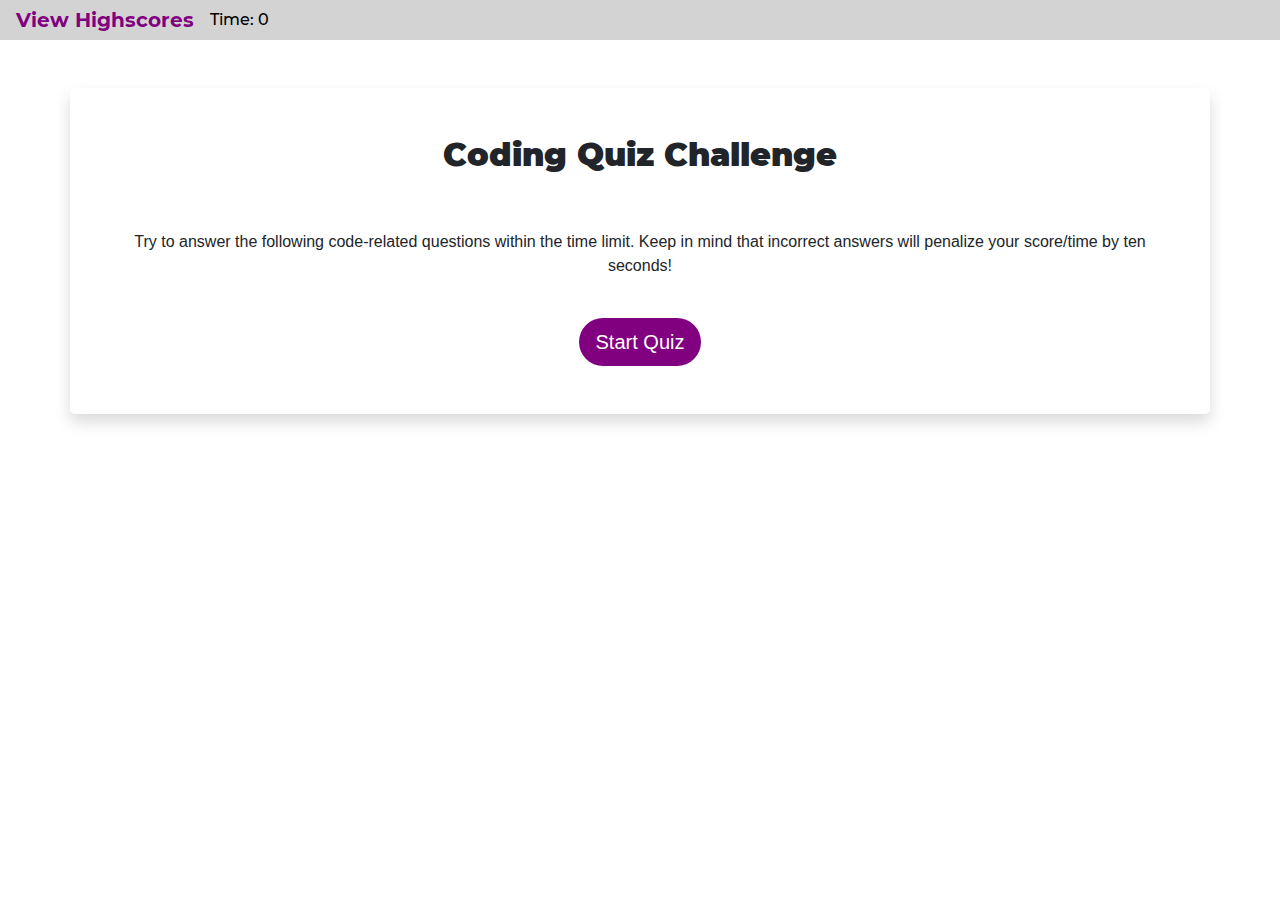
==== index.html @ e4b49f56 "general home page template" ====
<!DOCTYPE html>
<html lang="en">
<head>
    <meta charset="UTF-8">
    <meta name="viewport" content="width=device-width, initial-scale=1.0">
    <meta http-equiv="X-UA-Compatible" content="ie=edge">
    <title>Document</title>

    <!-- Bootstrap style link-->
    <link rel="stylesheet" href="https://stackpath.bootstrapcdn.com/bootstrap/4.4.1/css/bootstrap.min.css" integrity="sha384-Vkoo8x4CGsO3+Hhxv8T/Q5PaXtkKtu6ug5TOeNV6gBiFeWPGFN9MuhOf23Q9Ifjh" crossorigin="anonymous">

    <!-- Custom or override css -->
    <link rel="stylesheet" href="./css/font-imports.css" />
    <link rel="stylesheet" href="./css/main-page.css" />
</head>
<body>
    
    <!-- Header -->
    <div class="container-fluid header-background">
        <div class="row">
            <div class="container-fluid px-0">
                <nav class="navbar navbar-expand-lg navbar-light py-0 w-100">
                    <div class="navbar-brand header-title">
                        <a class="title px-0" href="./index.html">View Highscores</a> <!--Change href here to view highscore screen -->
                    </div>

                    <div class="flex-row d-flex align-items-center justify-content-end mb-0">
                        <p class="mb-0 mr-1" id="timeLabel">Time:</p>
                        <p class="mb-0" id="timeIndicator">0</p>
                    </div>
                </nav>
            </div>
        </div>
    </div>

    <div class="container mt-5">
        <div class="row">
            <div class="col-md-12  d-flex position-relative flex-column rounded-lg pb-5 px-5 content-container shadow">
                <h1 class="align-items-center text-center header-font mt-5 mb-0 pb-4">Coding Quiz Challenge</h1>

                <div class="my-2 d-flex flex-column position-relative rounded-lg px-2">
                    <p class="mt-4 quiz-description text-center text-break">
                        Try to answer the following code-related questions within the time
                        limit.  Keep in mind that incorrect answers will penalize your score/time
                        by ten seconds!
                    </p>
                </div>

                <div class="button-container d-flex justify-content-center pt-3 px-3">
                    <button type="button" class="btn btn-lg rounded-pill generate-bttn" id="generate-password">Start Quiz</button>
                </div>
            </div>
        </div>
    </div>

    <script src="./script.js"></script>

    <!-- Bootstrap.js here -->
    <script src="https://code.jquery.com/jquery-3.4.1.slim.min.js" integrity="sha384-J6qa4849blE2+poT4WnyKhv5vZF5SrPo0iEjwBvKU7imGFAV0wwj1yYfoRSJoZ+n" crossorigin="anonymous"></script>
    <script src="https://cdn.jsdelivr.net/npm/popper.js@1.16.0/dist/umd/popper.min.js" integrity="sha384-Q6E9RHvbIyZFJoft+2mJbHaEWldlvI9IOYy5n3zV9zzTtmI3UksdQRVvoxMfooAo" crossorigin="anonymous"></script>
    <script src="https://stackpath.bootstrapcdn.com/bootstrap/4.4.1/js/bootstrap.min.js" integrity="sha384-wfSDF2E50Y2D1uUdj0O3uMBJnjuUD4Ih7YwaYd1iqfktj0Uod8GCExl3Og8ifwB6" crossorigin="anonymous"></script>
</body>
</html>
---- css/font-imports.css ----
@font-face {
    font-family: Montserrat-Medium;
    src: url(../fonts/Montserrat/Montserrat-Medium.ttf);
}

@font-face {
    font-family: Montserrat;
    src: url(../fonts/Montserrat/Montserrat-Regular.ttf);
}

@font-face {
    font-family: Montserrat-Bold;
    src: url(../fonts/Montserrat/Montserrat-Bold.ttf);
    font-weight: bold;
}

@font-face {
    font-family: Montserrat-Black;
    src: url(../fonts/Montserrat/Montserrat-Black.ttf);
}
---- css/main-page.css ----
.title {
    font-family: 'Montserrat-Bold';
    color: purple;
}

.header-background {
    background-color: lightgray;
}

.title:hover {
    color: purple;
    text-decoration: none;
}

#timeIndicator, #timeLabel {
    font-family: 'Montserrat-Medium';
    color: black;
}

.test {
    background-color: red;
}

.generate-bttn {
    background-color: purple;
    color: white;
}

.header-font {
    font-family: 'Montserrat-Black';
    font-size: 2.0em;
}
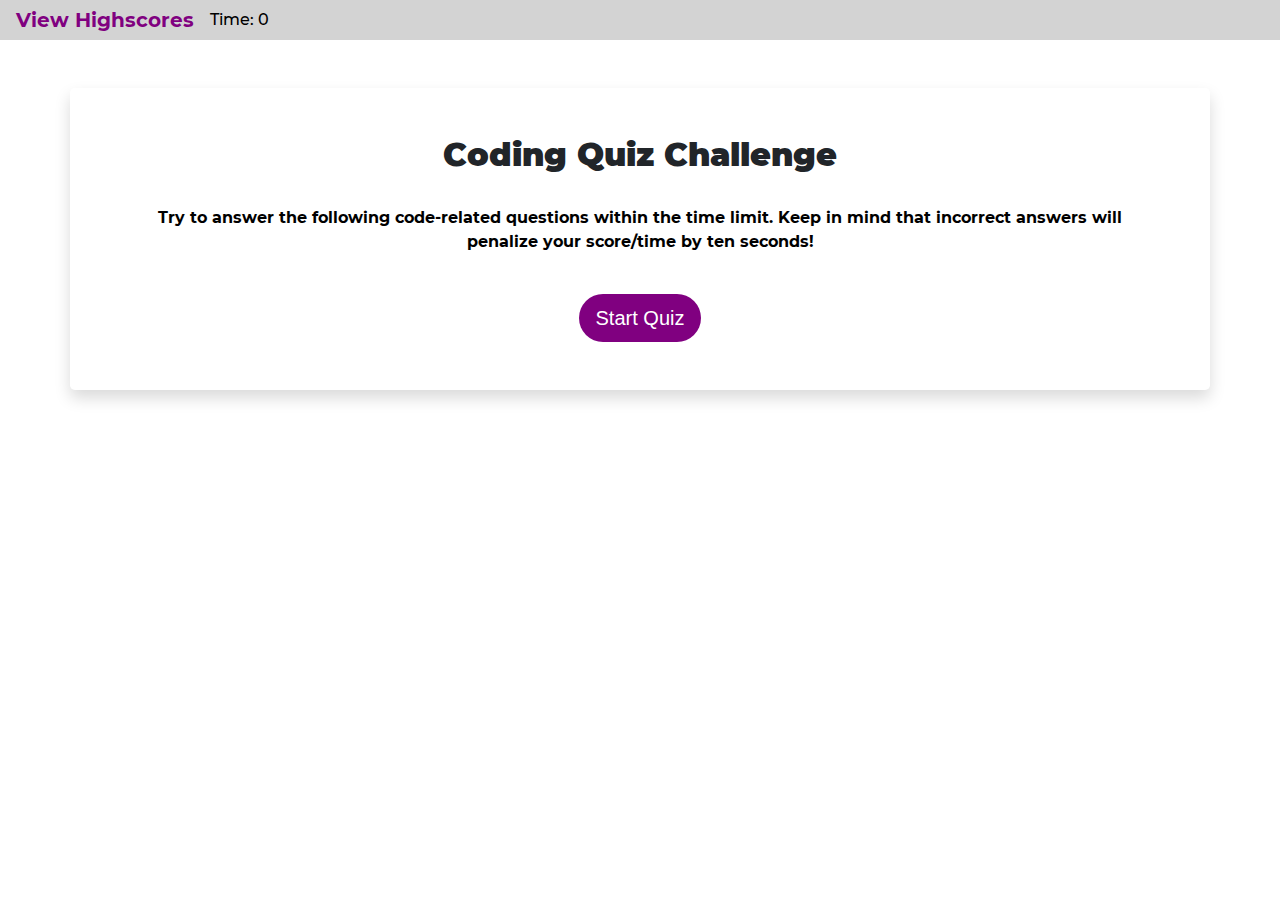
==== commit d3a066bf: "- home page template complete" ====
--- a/index.html
+++ b/index.html
@@ -36,7 +36,7 @@
     <div class="container mt-5">
         <div class="row">
             <div class="col-md-12  d-flex position-relative flex-column rounded-lg pb-5 px-5 content-container shadow">
-                <h1 class="align-items-center text-center header-font mt-5 mb-0 pb-4">Coding Quiz Challenge</h1>
+                <h1 class="align-items-center text-center header-font mt-5 mb-0">Coding Quiz Challenge</h1>
 
                 <div class="my-2 d-flex flex-column position-relative rounded-lg px-2">
                     <p class="mt-4 quiz-description text-center text-break">
--- a/css/main-page.css
+++ b/css/main-page.css
@@ -17,6 +17,11 @@
     color: black;
 }
 
+.quiz-description {
+    font-family: 'Montserrat-Bold';
+    color: black;
+}
+
 .test {
     background-color: red;
 }
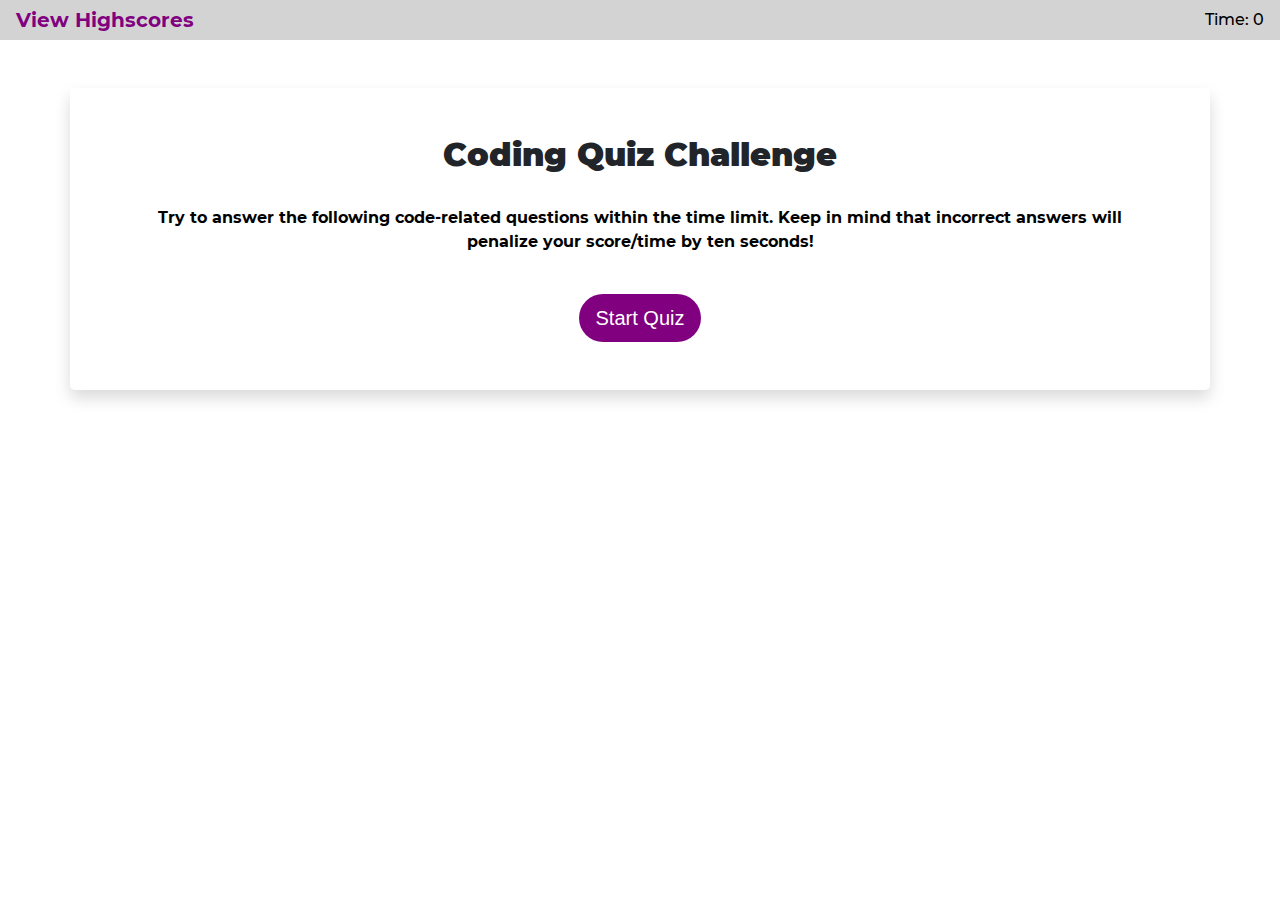
==== commit dd3f5d2c: "-question template done" ====
--- a/index.html
+++ b/index.html
@@ -9,6 +9,9 @@
     <!-- Bootstrap style link-->
     <link rel="stylesheet" href="https://stackpath.bootstrapcdn.com/bootstrap/4.4.1/css/bootstrap.min.css" integrity="sha384-Vkoo8x4CGsO3+Hhxv8T/Q5PaXtkKtu6ug5TOeNV6gBiFeWPGFN9MuhOf23Q9Ifjh" crossorigin="anonymous">
 
+    <!-- Added link to the jQuery Library -->
+    <script src="https://cdnjs.cloudflare.com/ajax/libs/jquery/3.2.1/jquery.min.js"></script>
+
     <!-- Custom or override css -->
     <link rel="stylesheet" href="./css/font-imports.css" />
     <link rel="stylesheet" href="./css/main-page.css" />
@@ -19,12 +22,12 @@
     <div class="container-fluid header-background">
         <div class="row">
             <div class="container-fluid px-0">
-                <nav class="navbar navbar-expand-lg navbar-light py-0 w-100">
+                <nav class="navbar navbar-light py-0 w-100">
                     <div class="navbar-brand header-title">
                         <a class="title px-0" href="./index.html">View Highscores</a> <!--Change href here to view highscore screen -->
                     </div>
 
-                    <div class="flex-row d-flex align-items-center justify-content-end mb-0">
+                    <div class="flex-row d-flex justify-content-end mb-0">
                         <p class="mb-0 mr-1" id="timeLabel">Time:</p>
                         <p class="mb-0" id="timeIndicator">0</p>
                     </div>
@@ -33,27 +36,56 @@
         </div>
     </div>
 
-    <div class="container mt-5">
+    <div class="container mt-5" id="quizDialog-container">
         <div class="row">
             <div class="col-md-12  d-flex position-relative flex-column rounded-lg pb-5 px-5 content-container shadow">
-                <h1 class="align-items-center text-center header-font mt-5 mb-0">Coding Quiz Challenge</h1>
 
-                <div class="my-2 d-flex flex-column position-relative rounded-lg px-2">
-                    <p class="mt-4 quiz-description text-center text-break">
-                        Try to answer the following code-related questions within the time
-                        limit.  Keep in mind that incorrect answers will penalize your score/time
-                        by ten seconds!
-                    </p>
+                <div class="d-flex flex-grow-1 flex-column" id="startQuizDialog">
+                    <h1 class="align-items-center text-center header-font mt-5 mb-0">Coding Quiz Challenge</h1>
+
+                    <div class="my-2 d-flex flex-column position-relative rounded-lg px-2">
+                        <p class="mt-4 quiz-description text-center text-break">
+                            Try to answer the following code-related questions within the time
+                            limit.  Keep in mind that incorrect answers will penalize your score/time
+                            by ten seconds!
+                        </p>
+                    </div>
+
+                    <div class="button-container d-flex justify-content-center pt-3 px-3" id="button-container">
+                        <button type="button" class="btn btn-lg rounded-pill generate-bttn" id="start-quiz">Start Quiz</button>
+                    </div>
                 </div>
 
-                <div class="button-container d-flex justify-content-center pt-3 px-3">
-                    <button type="button" class="btn btn-lg rounded-pill generate-bttn" id="generate-password">Start Quiz</button>
+            </div>
+        </div>
+    </div>
+    
+    <div class="d-none container mt-5" id="quizCardContainer">
+        <div class="row">
+            <div class="col-md-12  d-flex position-relative flex-column rounded-lg pb-5 px-5 content-container shadow">
+
+                <div class="d-flex flex-grow-1 flex-column position-relative" id="startQuizDialog">
+                    <h1 class="align-items-center question-font mt-5 mb-0">This will be the question to be answered, let me write some extra text to see it wrap</h1>
+    
+                    <div class="my-3 d-inline-flex flex-column position-relative">
+                        <button type="button" class="d-inline-flex btn btn-lg rounded-pill generate-bttn choiceBttn w-auto">Choice #1</button>
+                        <button type="button" class="d-inline-flex btn btn-lg rounded-pill generate-bttn choiceBttn ">Choice #2</button>
+                        <button type="button" class="d-inline-flex btn btn-lg rounded-pill generate-bttn choiceBttn">Choice #3</button>
+                        <button type="button" class="d-inline-flex btn btn-lg rounded-pill generate-bttn choiceBttn">Choice #4</button>
+                    </div>
+    
+                    <div class=" d-flex justify-content-start pt-3" id="answerStatusContainer">
+                        <p id="answerStatus">This will be CORRECT! or INCORRECT!</p>
+                    </div>
                 </div>
+    
             </div>
         </div>
     </div>
 
-    <script src="./script.js"></script>
+    <script src="./scripts/questions.js"></script>
+    <script src="./scripts/main.js"></script>
+
 
     <!-- Bootstrap.js here -->
     <script src="https://code.jquery.com/jquery-3.4.1.slim.min.js" integrity="sha384-J6qa4849blE2+poT4WnyKhv5vZF5SrPo0iEjwBvKU7imGFAV0wwj1yYfoRSJoZ+n" crossorigin="anonymous"></script>
--- a/css/main-page.css
+++ b/css/main-page.css
@@ -31,7 +31,33 @@
     color: white;
 }
 
+.generate-bttn:hover {
+    color: yellow;
+}
+
 .header-font {
     font-family: 'Montserrat-Black';
     font-size: 2.0em;
+}
+
+.question-font {
+    font-family: 'Montserrat-Bold';
+    font-size: 1.5em;
+}
+
+#answerStatus {
+    font-family: 'Montserrat';
+    color: lightgray;
+    font-style: italic;
+}
+
+#answerStatusContainer {
+    border-top: lightgray;
+    border-top-width: .1em;
+    border-top-style: solid;
+}
+
+.choiceBttn {
+    margin-bottom: 10px;
+    font-size: 1.0em;
 }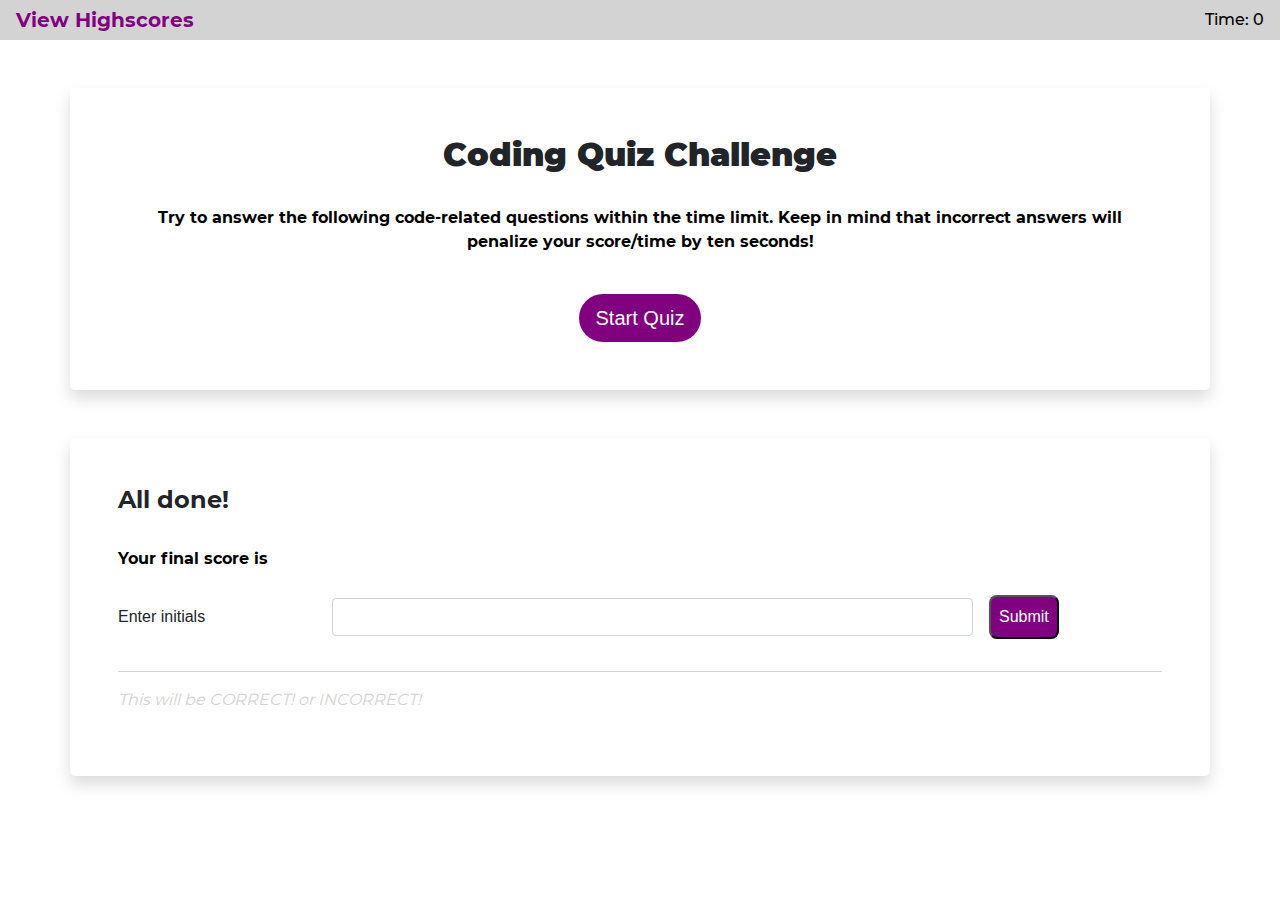
==== commit 67593625: "end user prompt" ====
--- a/index.html
+++ b/index.html
@@ -40,7 +40,7 @@
         <div class="row">
             <div class="col-md-12  d-flex position-relative flex-column rounded-lg pb-5 px-5 content-container shadow">
 
-                <div class="d-flex flex-grow-1 flex-column" id="startQuizDialog">
+                <div class="d-flex flex-grow-1 flex-column">
                     <h1 class="align-items-center text-center header-font mt-5 mb-0">Coding Quiz Challenge</h1>
 
                     <div class="my-2 d-flex flex-column position-relative rounded-lg px-2">
@@ -64,21 +64,51 @@
         <div class="row">
             <div class="col-md-12  d-flex position-relative flex-column rounded-lg pb-5 px-5 content-container shadow">
 
-                <div class="d-flex flex-grow-1 flex-column position-relative" id="startQuizDialog">
-                    <h1 class="align-items-center question-font mt-5 mb-0">This will be the question to be answered, let me write some extra text to see it wrap</h1>
+                <div class="d-flex flex-grow-1 flex-column position-relative">
+                    <h1 class="align-items-center question-font mt-5 mb-0" id="question-header">This will be the question to be answered, let me write some extra text to see it wrap</h1>
     
-                    <div class="my-3 d-inline-flex flex-column position-relative">
-                        <button type="button" class="d-inline-flex btn btn-lg rounded-pill generate-bttn choiceBttn w-auto">Choice #1</button>
-                        <button type="button" class="d-inline-flex btn btn-lg rounded-pill generate-bttn choiceBttn ">Choice #2</button>
-                        <button type="button" class="d-inline-flex btn btn-lg rounded-pill generate-bttn choiceBttn">Choice #3</button>
-                        <button type="button" class="d-inline-flex btn btn-lg rounded-pill generate-bttn choiceBttn">Choice #4</button>
-                    </div>
-    
-                    <div class=" d-flex justify-content-start pt-3" id="answerStatusContainer">
-                        <p id="answerStatus">This will be CORRECT! or INCORRECT!</p>
+                    <div class="my-3 d-inline-flex flex-column position-relative" id="button-container">
+                        <button type="button" class="d-inline-flex btn btn-lg rounded-pill generate-bttn choiceBttn" id="buttonA">Choice #1</button>
+                        <button type="button" class="d-inline-flex btn btn-lg rounded-pill generate-bttn choiceBttn " id="buttonB">Choice #2</button>
+                        <button type="button" class="d-inline-flex btn btn-lg rounded-pill generate-bttn choiceBttn" id="buttonC">Choice #3</button>
+                        <button type="button" class="d-inline-flex btn btn-lg rounded-pill generate-bttn choiceBttn" id="buttonD">Choice #4</button>
                     </div>
                 </div>
     
+                <div class="justify-content-start pt-3" id="answerStatusContainer">
+                    <p id="answerStatus">This will be CORRECT! or INCORRECT!</p>
+                </div>
+            </div>
+        </div>
+    </div>
+
+    <div class="container mt-5" id="inputUserPrompt">
+        <div class="row">
+            <div class="col-md-12  d-flex position-relative flex-column rounded-lg pb-5 px-5 content-container shadow">
+
+                <div class="d-flex flex-grow-1 flex-column position-relative">
+                    <h1 class="align-items-center question-font mt-5 mb-0" id="question-header">All done!</h1>
+    
+                    <div class="my-2 d-flex flex-column position-relative rounded-lg">
+                        <p class="mt-4 quiz-description text-break">
+                            Your final score is 
+                        </p>
+                    </div>
+
+                    <form class="d-flex flex-row mb-3">
+                        <div class="d-flex form-group col-10 mx-0 pl-0">
+                          <label for="inputInitials" class="d-flex col-3 mr-0 flex-row pl-0 mb-0 text-center align-self-center">Enter initials</label>
+                          <input type="text" class="form-control col-9 mr-3 align-self-center" id="inputInitials">
+                          <div class="d-flex align-self-stretch justify-content-end p-0">
+                            <button type="submit" class="align-self-center p-2" id="submitInitials">Submit</button>
+                          </div>
+                        </div>
+                    </form>
+                </div>
+    
+                <div class="justify-content-start pt-3" id="answerStatusContainer">
+                    <p id="answerStatus">This will be CORRECT! or INCORRECT!</p>
+                </div>
             </div>
         </div>
     </div>
--- a/css/main-page.css
+++ b/css/main-page.css
@@ -60,4 +60,14 @@
 .choiceBttn {
     margin-bottom: 10px;
     font-size: 1.0em;
+}
+
+#submitInitials {
+    background-color: purple;
+    color: white;
+    border-radius: .5em;
+}
+
+#submitInitials:hover {
+    color: yellow;
 }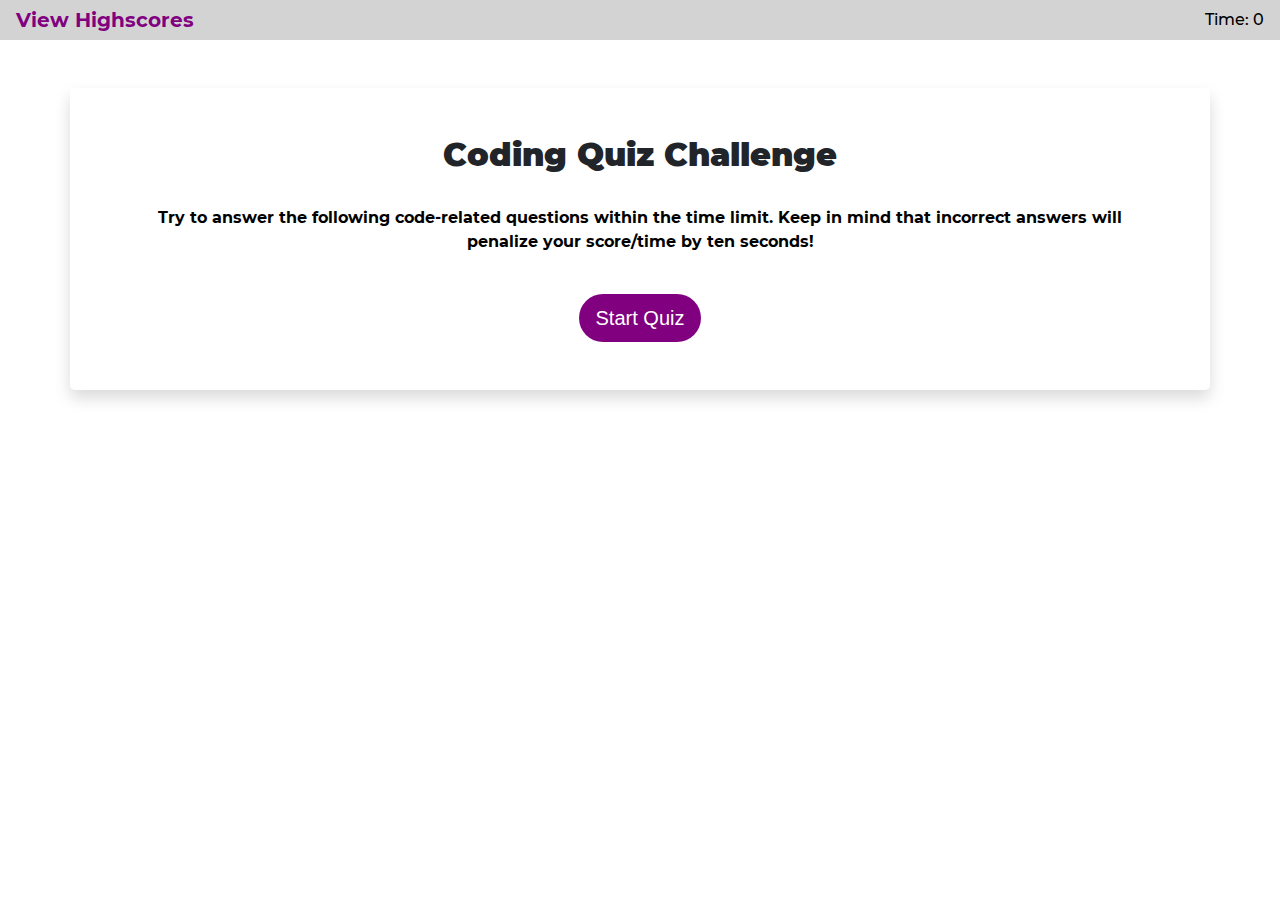
==== commit 86e3cbb5: "- finished functionality on main questions - added file for high scores .html page" ====
--- a/index.html
+++ b/index.html
@@ -75,14 +75,14 @@
                     </div>
                 </div>
     
-                <div class="justify-content-start pt-3" id="answerStatusContainer">
+                <div class="d-none justify-content-start pt-3" id="answerStatusContainer">
                     <p id="answerStatus">This will be CORRECT! or INCORRECT!</p>
                 </div>
             </div>
         </div>
     </div>
 
-    <div class="container mt-5" id="inputUserPrompt">
+    <div class="d-none container mt-5" id="inputUserPrompt">
         <div class="row">
             <div class="col-md-12  d-flex position-relative flex-column rounded-lg pb-5 px-5 content-container shadow">
 
@@ -90,12 +90,12 @@
                     <h1 class="align-items-center question-font mt-5 mb-0" id="question-header">All done!</h1>
     
                     <div class="my-2 d-flex flex-column position-relative rounded-lg">
-                        <p class="mt-4 quiz-description text-break">
+                        <p class="mt-4 quiz-description text-break" id="finalScoreText">
                             Your final score is 
                         </p>
                     </div>
 
-                    <form class="d-flex flex-row mb-3">
+                    <form action="" class="d-flex flex-row mb-3" id="highScoreSubmission">
                         <div class="d-flex form-group col-10 mx-0 pl-0">
                           <label for="inputInitials" class="d-flex col-3 mr-0 flex-row pl-0 mb-0 text-center align-self-center">Enter initials</label>
                           <input type="text" class="form-control col-9 mr-3 align-self-center" id="inputInitials">
